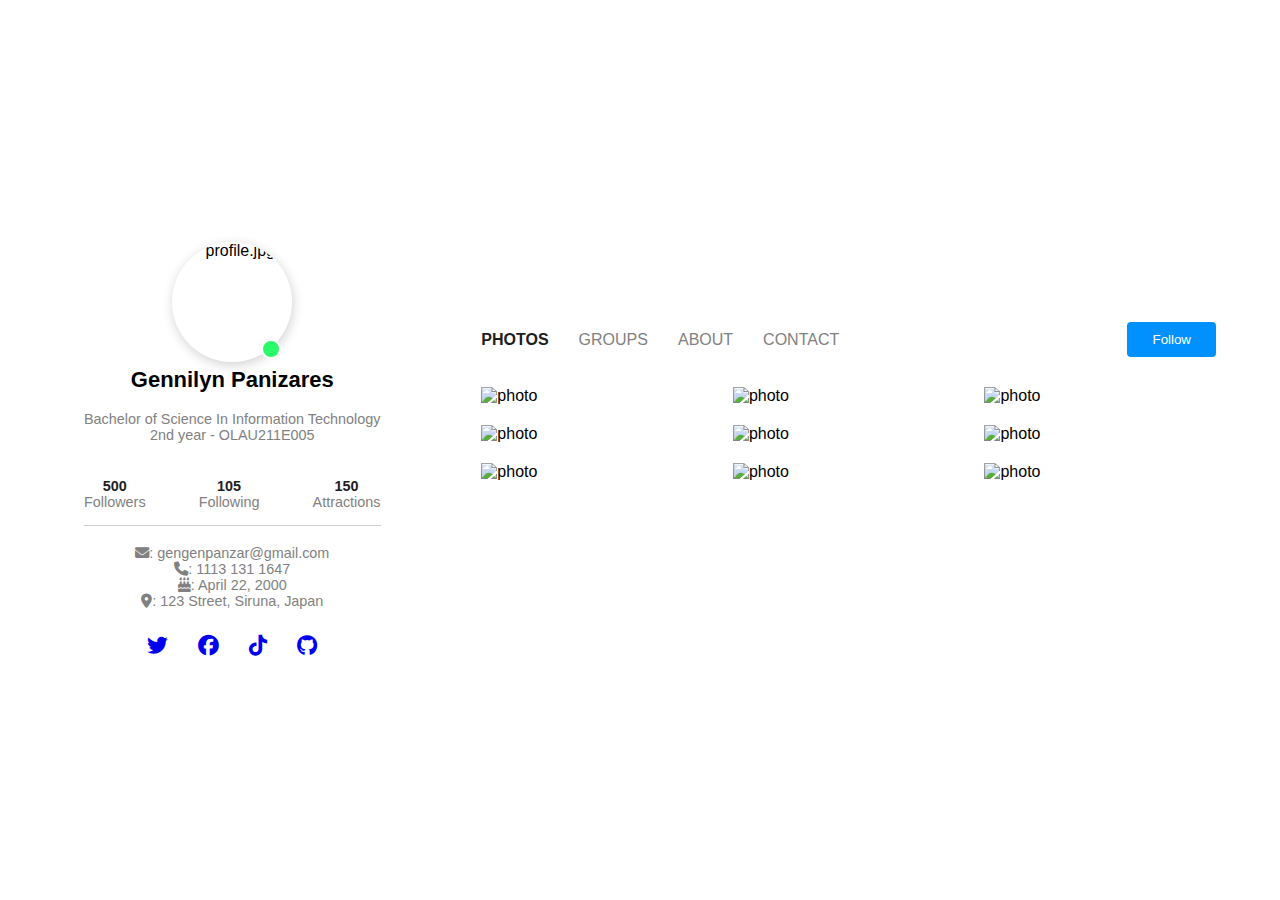
==== photos.html @ 0f2d0629 "Add files via upload" ====
<!DOCTYPE html>
<html lang="en">
    <head>
        <meta charset="UTF-8" />
        <meta HTTP-equiv="X-UA-Compatible" content="IE=edge" />
        <meta name="viewport" content="width=device-width, initial-scale=1.0" />
        <title>Gennilyn Panizares</title>
         
        <link
        rel="stylesheet"
        href="https://cdnjs.cloudflare.com/ajax/libs/font-awesome/6.5.0/css/all.min.css"
        />

        <link rel="stylesheet" href="style.css" />
    </head>
    <body>
        <div class="header__wrapper">
            <header></header>
            <div class="cols__container">
                <div class="left__col">
                    <div class="img__container">
                        <img src="img/profile.jpg" alt="profile.jpg" />
                        <span> </span>
                    </div>
                    <h2>Gennilyn Panizares</h2>
                    <p>Bachelor of Science In Information Technology</p>
                    <p>2nd year - OLAU211E005</p>

                    <ul class="about">
                        <li><span>500</span>Followers</li>
                        <li><span>105</span>Following</li>
                        <li><span>150</span>Attractions</li>
                        </ul>
                        <div class="new">
                            <p class="email-heading"><i class="fas fa-envelope"></i>: gengenpanzar@gmail.com</p>
                            <p class="phone-heading"><i class="fas fa-phone"></i>: 1113 131 1647</p>
                            <p class="cake-heading"><i class="fas fa-birthday-cake"></i>:  April 22, 2000</p>
                            <p class="location-heading"><i class="fas fa-map-marker-alt"></i>: 123 Street, Siruna, Japan</p>
                        </div>
                            <div class="content">
                            <ul>
                                <li><a href="https://twitter.com/gengenpanzar" target="_blank"><i class="fa-brands fa-twitter fa-shake"></i></a></li>
                                <li><a href="https://www.facebook.com/gennilyn.panizares.7" target="_blank"><i class="fa-brands fa-facebook fa-flip"></i></a></li>
                                <li><a href="https://www.tiktok.com/@hyexye_x" target="_blank"><i class="fa-brands fa-tiktok fa-fade"></i></a></li>
                                <li><a href="https://github.com/Gennilyn" target="_blank"><i class="fa-brands fa-github fa-spin"></i></a></li>
                            </ul>
                        </div>

                </div>
                <div class="right__col">
                    <nav>
                        <ul>
                            <li><a href="#">photos</a></li>
                            <li><a href="#">groups</a></li>
                            <li><a href="#">about</a></li>
                            <li><a href="#">contact</a></li>
                        </ul>
                        <button>Follow</button>
                    </nav>

                    <div class="photos">
                        <img src="img/1.jpeg" alt="photo" />
                        <img src="img/2.jpg" alt="photo" />
                        <img src="img/3.jpg" alt="photo" />
                        <img src="img/4.jpg" alt="photo" />
                        <img src="img/6.jpg" alt="photo" />
                        <img src="img/8.jpg" alt="photo" />
                        <img src="img/picture6.jpg" alt="photo" />
                        <img src="img/picture7.jpg" alt="photo" />
                        <img src="img/bg.jpg" alt="photo" />
                    </div>
                </div>
            </div>
        </div>
    </body>
</html>
---- style.css ----
@import url('https://fonts.googleapis.com/css2?family=Manrope:wght@400;500;600&display=swap');

body{
    width: 100%;
    margin: 0;
    padding: 0;
    box-sizing: border-box;
    min-height: 100vh;
    font-family: "Poppins", sans-serif;
}

ul {
    list-style-type: none;
    margin: 0;
    padding: 0;
    display: flex;
    align-items: center;
}

a {
    text-decoration: none;
}

.header__wrapper header {
    width: 100%;
    background: url(img/bg.jpg) no-repeat 50% 20% / cover;
    min-height: calc(100px + 15vw);
}

.header__wrapper .cols__container .left__col{
    padding: 25px 20px;
    text-align: center;
    max-width: 350px;
    position: relative;
    margin: 0 auto;
}

.header__wrapper .cols__container .left__col .img__container {
    position: absolute;
    top: -50px;
    left: 50%;
    transform: translateX(-50%);
}

.header__wrapper .cols__container .left__col .img__container img{
    width: 120px;
    height: 120px;
    object-fit: cover;
    border-radius: 50%;
    display: block;
    box-shadow: 1px 3px 12px rgba(0, 0, 0, 0.18);
}

.header__wrapper .cols__container .left__col .img__container span{
    position: absolute;
    background: #2afa6a;
    width: 16px;
    height: 16px;
    border-radius: 50%;
    bottom: 3px;
    right: 11px;
    border: 2px solid #fff;
}

.header__wrapper .cols__container .left__col h2{
    margin-top: 70px;
    font-weight: 600;
    font-size: 22px;
    margin-top: 50px;
}

.header__wrapper .cols__container .left__col p{
    font-size: 0.9rem;
    color: #818181;
    margin: 0;
}

.header__wrapper .cols__container .left__col .about{
    justify-content: space-between;
    position: relative;
    margin: 35px 0;
}

.header__wrapper .cols__container .left__col .about li{
    display: flex;
    flex-direction: column;
    color: #818181;
    font-size: 0.9rem;
}

.header__wrapper .cols__container .left__col .about li span{
    color: #1d1d1d;
    font-weight: 600;
}

.header__wrapper .cols__container .left__col .about::after {
    position: absolute;
    content: "";
    bottom: -16px;
    display: block;
    background: #ccc;
    height: 1px;
    width: 100%;
}

.header__wrapper .cols__container .left__col .new p {
    justify-content: left;
    align-items: left;
}

.header__wrapper .cols__container .content p {
    font-size: 1rem;
    color: #1d1d1d;
    line-height: 1.8em;
}

.header__wrapper .cols__container .content ul{
    gap: 30px;
    justify-content: center;
    align-items: center;
    margin-top: 25px;
}

.header__wrapper .cols__container .content ul li{
    font-size: 1.3rem;
}

.header__wrapper .cols__container .right__col nav{
    display: flex;
    align-items: center;
    padding: 30px 0;
    justify-content: space-between;
    flex-direction: column;
}

.header__wrapper .cols__container .right__col nav ul {
    display: flex;
    gap: 20px;
    flex-direction: column;
}

.header__wrapper .cols__container .right__col nav ul li a{
    text-transform: uppercase;
    color: #818181;
}

.header__wrapper .cols__container .right__col nav button {
    background: #0091ff;
    color: #fff;
    border: none;
    padding: 10px 25px;
    border-radius: 4px;
    cursor: pointer;
    margin-top: 20px; 
}

.header__wrapper .cols__container .right__col nav ul li:nth-child(1) a{
  color: #1d1d1d;  
  font-weight: 600;
}

.header__wrapper .cols__container .right__col nav button:hover{
    opacity: 0.8;
}

.header__wrapper .cols__container .right__col .photos{
    display: grid;
    grid-template-columns: repeat(auto-fill, minmax(190px, 1fr));
    gap: 20px;
}

.header__wrapper .cols__container .right__col .photos img{
    max-width: 100%;
    display: block;
    height: 100%;
    object-fit: cover;
}



@media (min-width: 868px){
    .header__wrapper .cols__container{
        max-width: 1200px;
        margin: 0 auto;
        width: 90%;
        justify-content: space-between;
        display: grid;
        grid-template-columns: 1fr 2fr;
        gap: 50px;
    }

    .header__wrapper .cols__container .letf col{
        padding: 25px 0;
    }

    .header__wrapper .cols__container .right__col nav ul{
        flex-direction: row;
gap: 30px;
    }

    .header__wrapper .cols__container .right .photos{
        height: 300px;
        overflow: auto;
        padding: 0 0 30px;
    }
}


@media (min-width: 1017px){
  .header__wrapper .cols__container .left__col{
    margin: 0;
    margin-right: auto;
  }  

  .header__wrapper .cols__container .right__col nav {
    flex-direction: row;
  }

  .header__wrapper .cols__container .right__col nav button{
    margin-top: 0;
  }
}
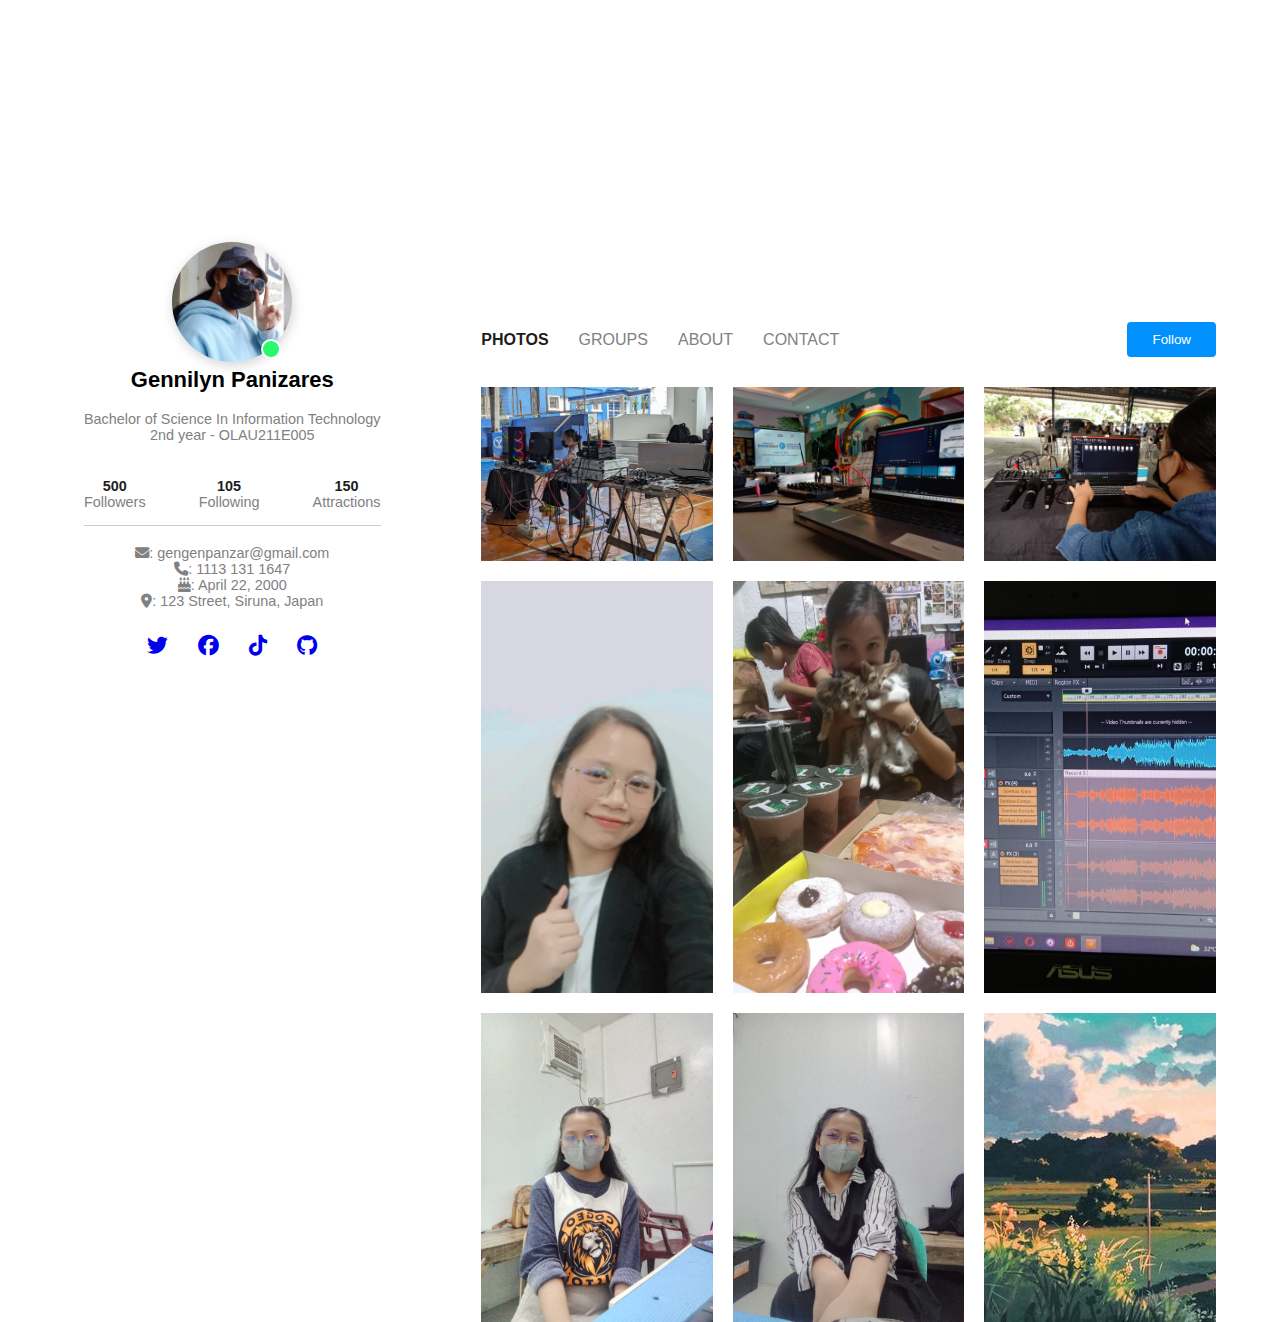
==== commit 29951f37: "Update photos.html" ====
--- a/photos.html
+++ b/photos.html
@@ -19,7 +19,7 @@
             <div class="cols__container">
                 <div class="left__col">
                     <div class="img__container">
-                        <img src="img/profile.jpg" alt="profile.jpg" />
+                        <img src="profile.jpg" alt="profile.jpg" />
                         <span> </span>
                     </div>
                     <h2>Gennilyn Panizares</h2>
@@ -59,18 +59,18 @@
                     </nav>
 
                     <div class="photos">
-                        <img src="img/1.jpeg" alt="photo" />
-                        <img src="img/2.jpg" alt="photo" />
-                        <img src="img/3.jpg" alt="photo" />
-                        <img src="img/4.jpg" alt="photo" />
-                        <img src="img/6.jpg" alt="photo" />
-                        <img src="img/8.jpg" alt="photo" />
-                        <img src="img/picture6.jpg" alt="photo" />
-                        <img src="img/picture7.jpg" alt="photo" />
-                        <img src="img/bg.jpg" alt="photo" />
+                        <img src="1.jpeg" alt="photo" />
+                        <img src="2.jpg" alt="photo" />
+                        <img src="3.jpg" alt="photo" />
+                        <img src="4.jpg" alt="photo" />
+                        <img src="6.jpg" alt="photo" />
+                        <img src="8.jpg" alt="photo" />
+                        <img src="picture6.jpg" alt="photo" />
+                        <img src="picture7.jpg" alt="photo" />
+                        <img src="bg.jpg" alt="photo" />
                     </div>
                 </div>
             </div>
         </div>
     </body>
-</html>+</html>
